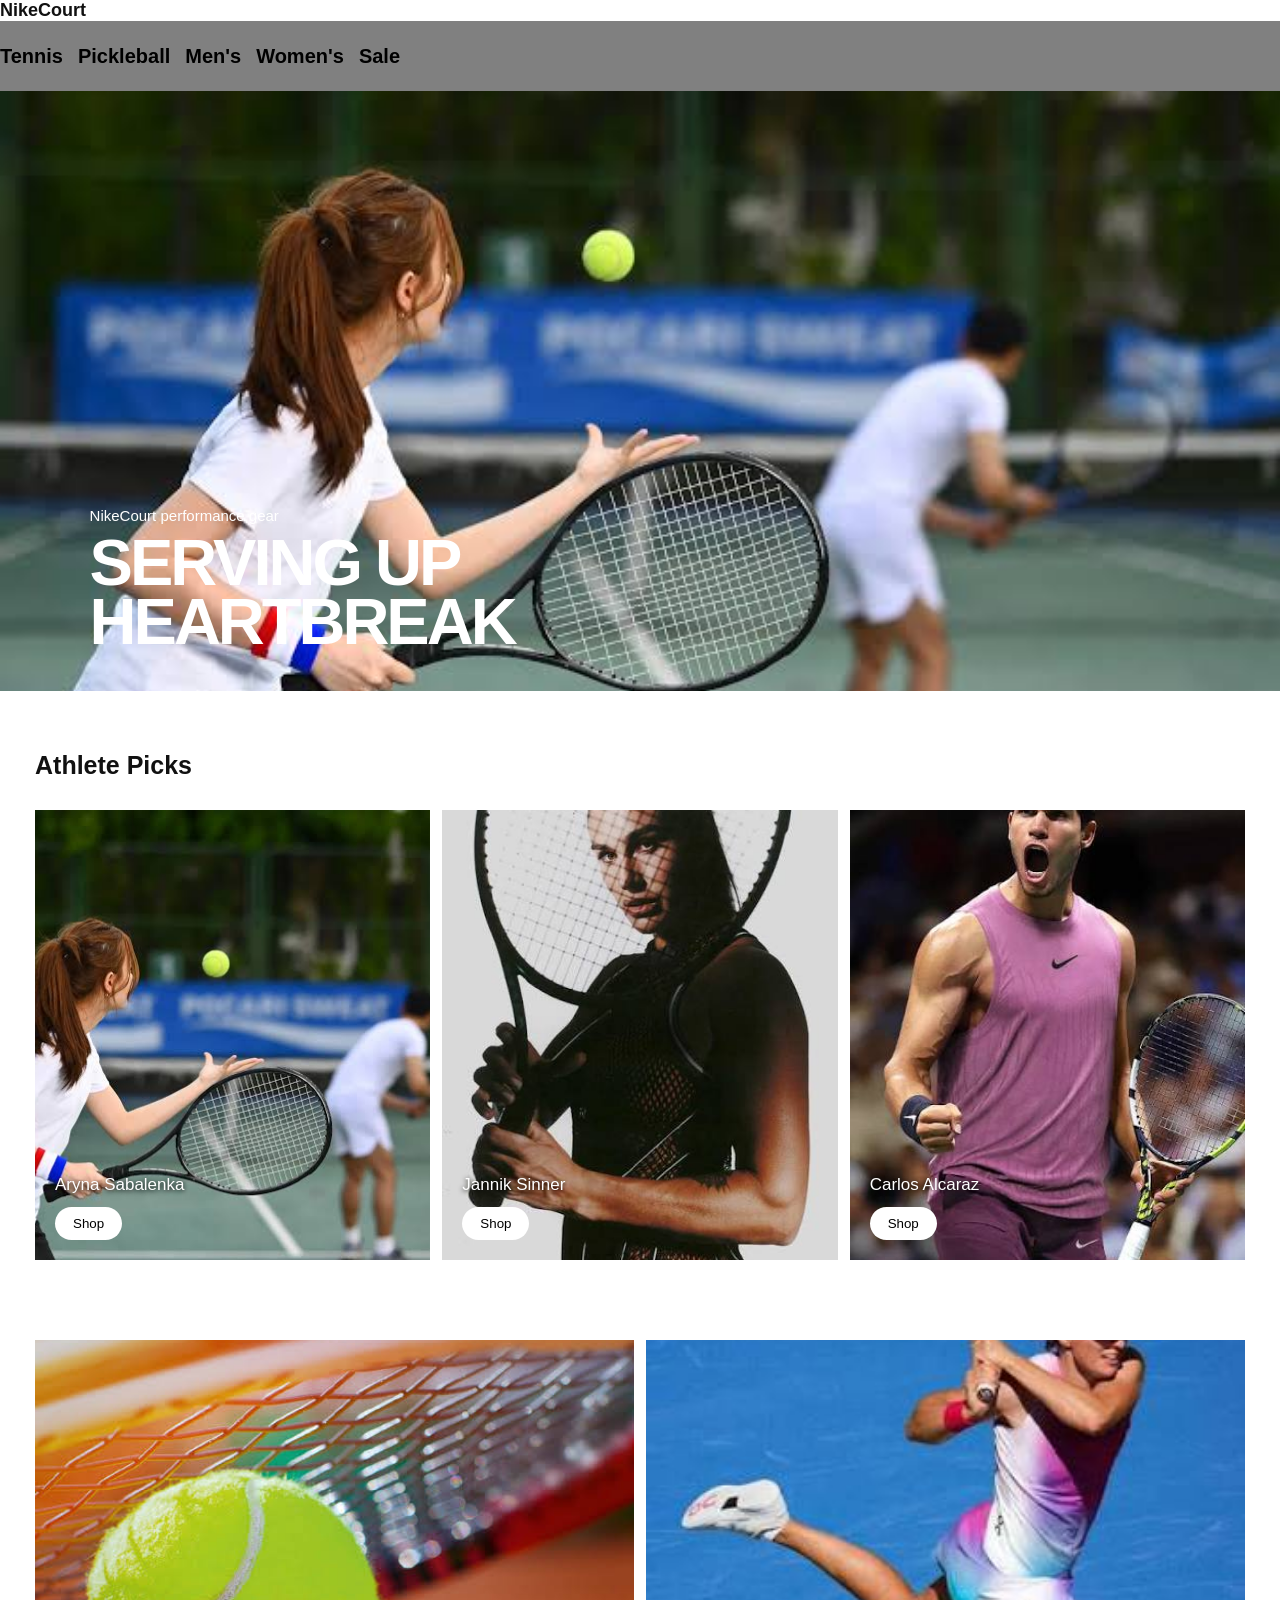
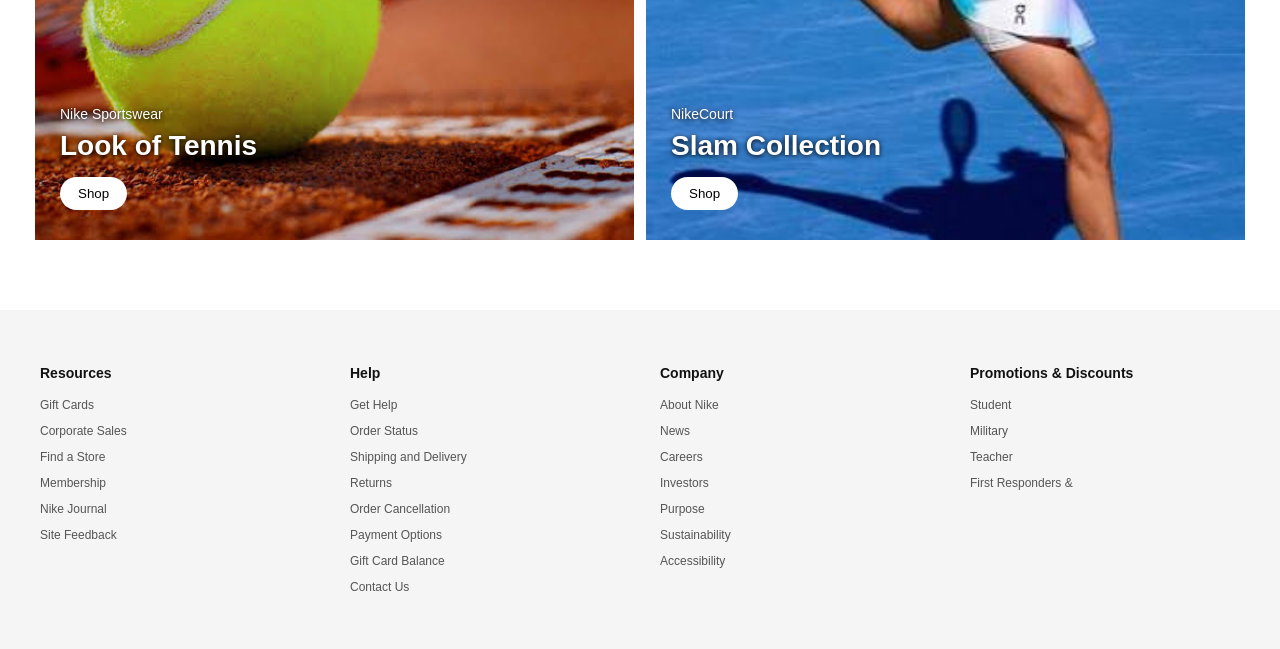
==== Tennis.html @ 9f1950f3 "update Nike tennis page" ====
<!DOCTYPE html>
<html lang="en">

<head>
    <meta charset="UTF-8">
    <meta name="viewport" content="width=device-width, initial-scale=1.0">

    <title>NikeCourt Tennis</title>

    <link rel="stylesheet" href="css/Tennis.css">
</head>

<body>

    <!-- Header -->
    <header class="header">

        <div class="logo">
            NikeCourt
        </div>

        <nav>
            <a href="#">Tennis</a>
            <a href="#">Pickleball</a>
            <a href="#">Men's</a>
            <a href="#">Women's</a>
            <a href="#">Sale</a>
        </nav>

    </header>


    <!-- Hero Section -->
    <section class="hero">

        <img src="assets/images/tennis/images (1).jpg" alt="Tennis">

        <div class="hero-text">

            <p>NikeCourt performance gear</p>

            <h1>
                SERVING UP<br>
                HEARTBREAK
            </h1>

        </div>

    </section>


    <!-- Athlete Picks -->
    <section class="athletes">

        <h2>Athlete Picks</h2>

        <div class="athlete-container">

            <div class="athlete-card">

                <img src="assets/images/tennis/images (1).jpg" alt="Aryna Sabalenka">

                <div class="athlete-text">

                    <p>Aryna Sabalenka</p>

                    <button>Shop</button>

                </div>

            </div>


            <div class="athlete-card">

                <img src="assets/images/tennis/images (2).jpg" alt="Jannik Sinner">

                <div class="athlete-text">

                    <p>Jannik Sinner</p>

                    <button>Shop</button>

                </div>

            </div>


            <div class="athlete-card">

                <img src="assets/images/tennis/images (3).jpg" alt="Carlos Alcaraz">

                <div class="athlete-text">

                    <p>Carlos Alcaraz</p>

                    <button>Shop</button>

                </div>

            </div>

        </div>

    </section>


    <!-- Collections -->
    <section class="collections">

        <div class="collection-card">

            <img src="assets/images/tennis/images (4).jpg" alt="Look of Tennis">

            <div class="collection-text">

                <p>Nike Sportswear</p>

                <h2>Look of Tennis</h2>

                <button>Shop</button>

            </div>

        </div>


        <div class="collection-card">

            <img src="assets/images/tennis/images (5).jpg" alt="Slam Collection">

            <div class="collection-text">

                <p>NikeCourt</p>

                <h2>Slam Collection</h2>

                <button>Shop</button>

            </div>

        </div>

    </section>


    <!-- Footer -->
    <footer class="footer">

        <div class="footer-column">

            <h3>Resources</h3>

            <a href="#">Gift Cards</a>
            <a href="#">Corporate Sales</a>
            <a href="#">Find a Store</a>
            <a href="#">Membership</a>
            <a href="#">Nike Journal</a>
            <a href="#">Site Feedback</a>

        </div>


        <div class="footer-column">

            <h3>Help</h3>

            <a href="#">Get Help</a>
            <a href="#">Order Status</a>
            <a href="#">Shipping and Delivery</a>
            <a href="#">Returns</a>
            <a href="#">Order Cancellation</a>
            <a href="#">Payment Options</a>
            <a href="#">Gift Card Balance</a>
            <a href="#">Contact Us</a>

        </div>


        <div class="footer-column">

            <h3>Company</h3>

            <a href="#">About Nike</a>
            <a href="#">News</a>
            <a href="#">Careers</a>
            <a href="#">Investors</a>
            <a href="#">Purpose</a>
            <a href="#">Sustainability</a>
            <a href="#">Accessibility</a>

        </div>


        <div class="footer-column">

            <h3>Promotions & Discounts</h3>

            <a href="#">Student</a>
            <a href="#">Military</a>
            <a href="#">Teacher</a>
            <a href="#">First Responders &
---- css/Tennis.css ----
*{  margin: 0;
    padding: 0;
    box-sizing: border-box;
}


body {
    font-family: Arial, sans-serif;
    color: #111;
    background-color: white;
}


/* / =========================
        /* HEADER */
/* ========================= / */ */

.header {
    height: 70px;

    display: flex;
    align-items: center;
    justify-content: space-between;

    padding: 0 40px;

    background-color: white;
}


.logo {
    font-size: 18px;
    font-weight: bold;
}


nav {
    display: flex;
   align-items: center;
   background-color: gray;
   gap: 15px;
   height: 70px;
}


nav a {
    color: #111;
    text-decoration: none;

    font-size: 20px;
    font-weight:700;
    color: black;
}


nav a:hover {
    text-decoration: underline;
}


/* / =========================
        HERO
========================= / */

.hero {
    position: relative;

    width: 100%;
    height: 600px;

    overflow: hidden;
    margin: 0;
    padding: 0;
}


.hero img {
    width: 100%;
    height: 100%;

    object-fit: cover;
}


.hero-text {
    position: absolute;

    left: 7%;
    bottom: 40px;

    color: white;
}


.hero-text p {
    font-size: 15px;
    margin-bottom: 10px;
}


.hero-text h1 {
    font-size: 65px;
    line-height: 0.9;

    font-weight: 900;

    letter-spacing: -3px;
}


/* / ========================= */
      /* ATHLETE PICKS
========================= / */

.athletes {
    padding: 60px 35px;
}


.athletes > h2 {
    font-size: 25px;
    margin-bottom: 30px;
}


.athlete-container {
    display: grid;

    grid-template-columns: repeat(3, 1fr);

    gap: 12px;
}


.athlete-card {
    position: relative;

    height: 450px;

    overflow: hidden;
}


.athlete-card img {
    width: 100%;
    height: 100%;

    object-fit: cover;

    transition: 0.4s;
}


.athlete-card:hover img {
    transform: scale(1.04);
}


.athlete-text {
    position: absolute;

    left: 20px;
    bottom: 20px;

    color: white;
}


.athlete-text p {
    font-size: 17px;

    margin-bottom: 12px;

    text-shadow: 0 1px 5px black;
}


button {
    border: none;

    background-color: white;
    color: black;

    padding: 9px 18px;

    border-radius: 20px;

    cursor: pointer;
}


button:hover {
    background-color: black;
    color: white;
}


/* / =========================
       COLLECTIONS
========================= / */

.collections {
    display: grid;

    grid-template-columns: 1fr 1fr;

    gap: 12px;

    padding: 20px 35px 70px;
}


.collection-card {
    position: relative;

    height: 500px;

    overflow: hidden;
}


.collection-card img {
    width: 100%;
    height: 100%;

    object-fit: cover;
}


.collection-text {
    position: absolute;

    left: 25px;
    bottom: 30px;

    color: white;

    text-shadow: 0 1px 5px black;
}


.collection-text p {
    font-size: 14px;
}


.collection-text h2 {
    font-size: 28px;

    margin: 8px 0 15px;
}


/* / =========================
          FOOTER
========================= / */

.footer {
    background-color: #f5f5f5;

    padding: 55px 40px;

    display: grid;

    grid-template-columns: repeat(4, 1fr);

    gap: 40px;
}


.footer-column {
    display: flex;

    flex-direction: column;

    gap: 12px;
}


.footer-column h3 {
    font-size: 14px;

    margin-bottom: 5px;
}


.footer-column a {
    text-decoration: none;

    color: #555;

    font-size: 12px;
}


.footer-column a:hover {
    color: black;
}


/* / =========================
        RESPONSIVE
========================= / */

@media (max-width: 800px) {

    .header {
        padding: 0 20px;
    }


    nav {
        gap: 15px;
    }


    nav a {
        font-size: 12px;
    }


    .hero {
        height: 450px;
    }


    .hero-text h1 {
        font-size: 45px;
    }


    .athlete-container {
        grid-template-columns: 1fr;
    }


    .collections {
        grid-template-columns: 1fr;

        padding: 20px;
    }


    .footer {
        grid-template-columns: 1fr 1fr;

        padding: 40px 20px;
    }

}



@media (max-width: 500px) {

    .header {
            height: auto;

        flex-direction: column;

        gap: 20px;

        padding: 20px;
    }


    nav {
        flex-wrap: wrap;

        justify-content: center;
    }

.hero {
        height: 400px;
    }


    .hero-text {
        left: 20px;
    }


    .hero-text h1 {
        font-size: 40px;
    }


    .footer {
        grid-template-columns: 1fr;
    }
}
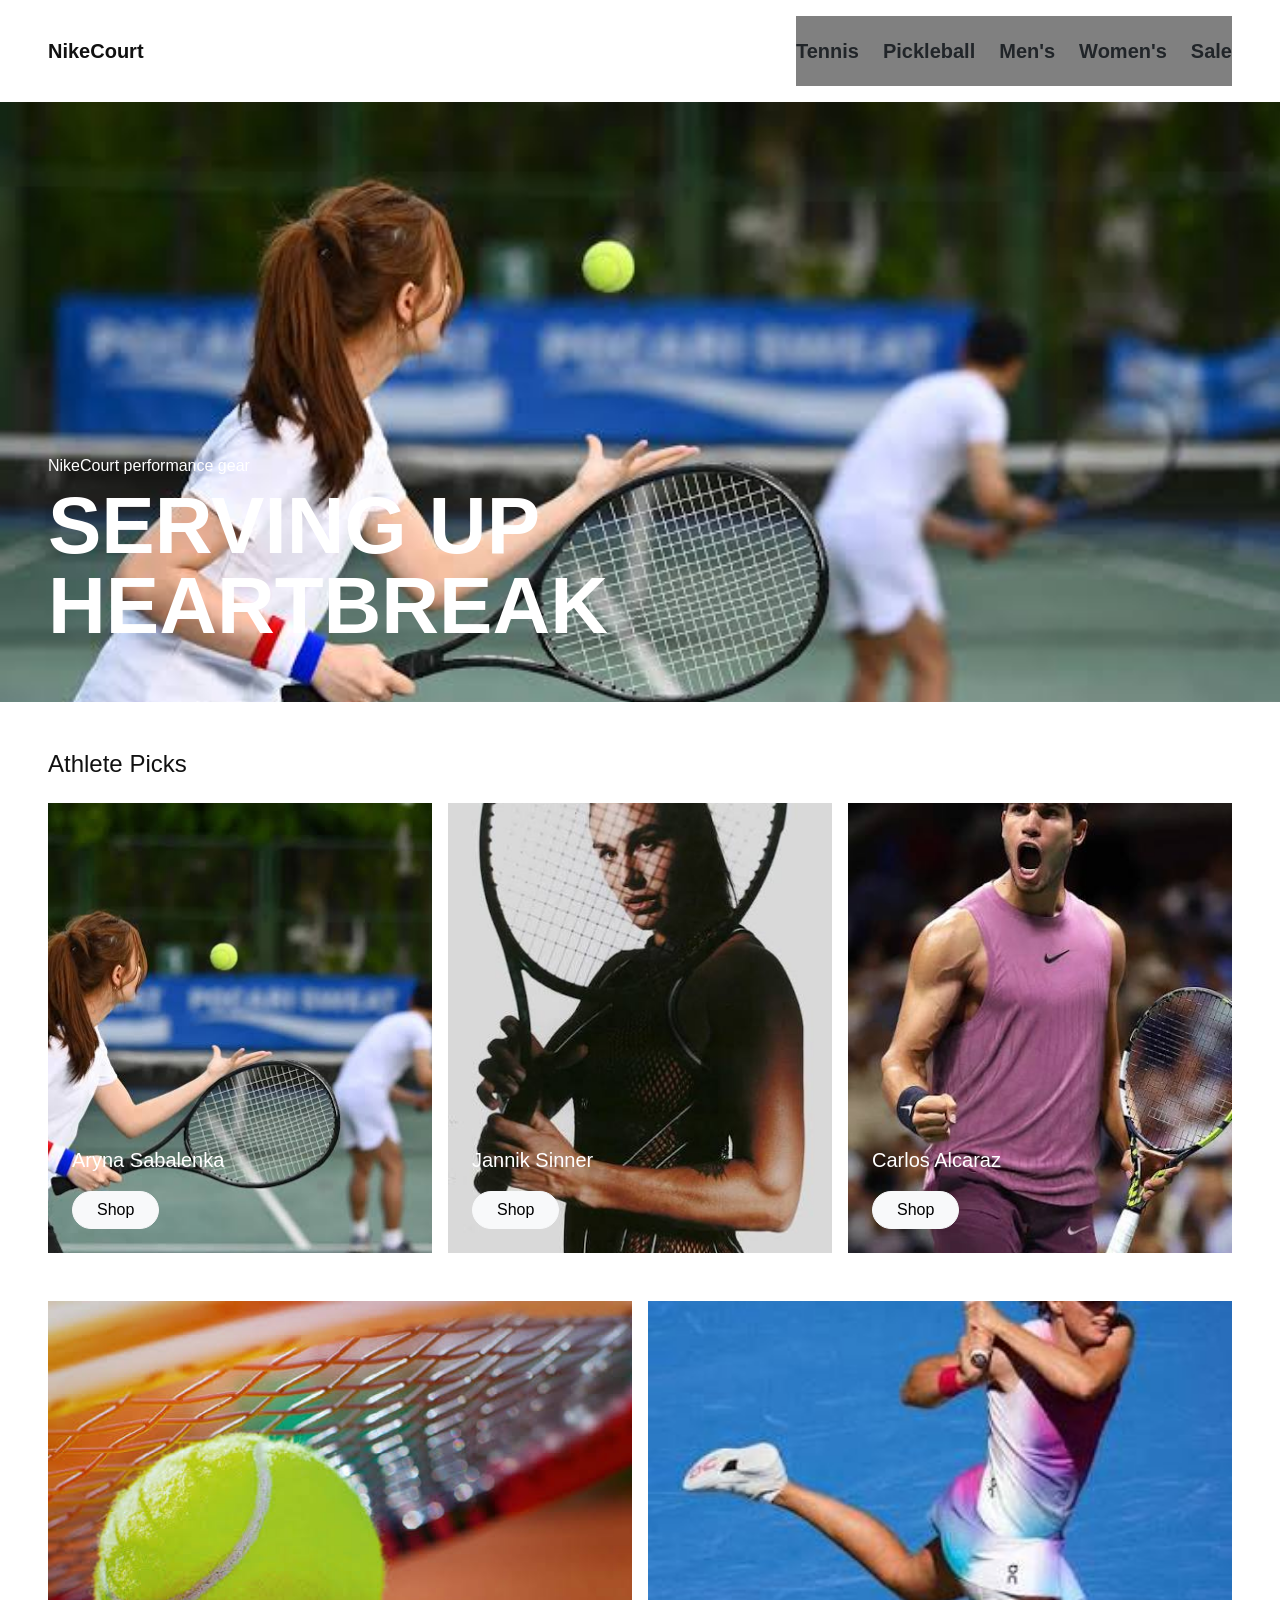
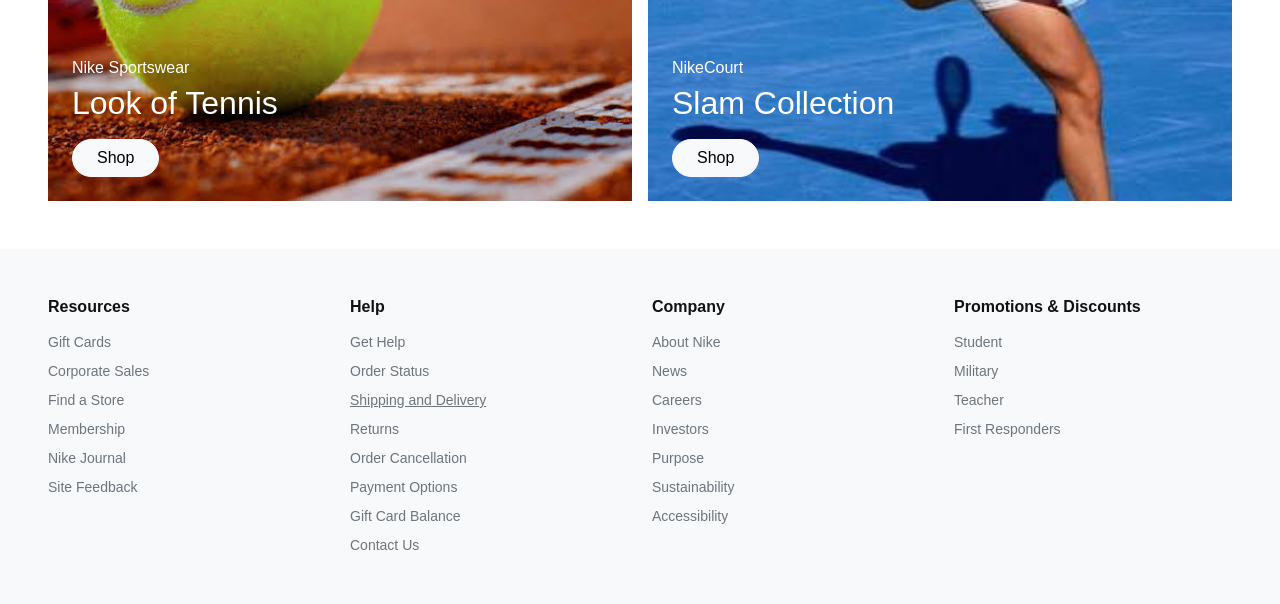
==== commit 4a9e4ede: "Update Tennis.html" ====
--- a/Tennis.html
+++ b/Tennis.html
@@ -7,39 +7,64 @@
 
     <title>NikeCourt Tennis</title>
 
+    <!-- Bootstrap 5.3.3 -->
+    <link href="https://cdn.jsdelivr.net/npm/bootstrap@5.3.3/dist/css/bootstrap.min.css" rel="stylesheet">
+
+    <!-- Your Custom CSS -->
     <link rel="stylesheet" href="css/Tennis.css">
 </head>
 
 <body>
 
     <!-- Header -->
-    <header class="header">
-
-        <div class="logo">
+    <header class="d-flex justify-content-between align-items-center px-4 px-md-5 py-3 bg-white">
+
+        <div class="fw-bold fs-5">
             NikeCourt
         </div>
 
-        <nav>
-            <a href="#">Tennis</a>
-            <a href="#">Pickleball</a>
-            <a href="#">Men's</a>
-            <a href="#">Women's</a>
-            <a href="#">Sale</a>
+        <nav class="d-flex align-items-center gap-3 gap-md-4">
+
+            <a href="#" class="text-dark text-decoration-none fw-bold">
+                Tennis
+            </a>
+
+            <a href="#" class="text-dark text-decoration-none fw-bold">
+                Pickleball
+            </a>
+
+            <a href="#" class="text-dark text-decoration-none fw-bold">
+                Men's
+            </a>
+
+            <a href="#" class="text-dark text-decoration-none fw-bold">
+                Women's
+            </a>
+
+            <a href="#" class="text-dark text-decoration-none fw-bold">
+                Sale
+            </a>
+
         </nav>
 
     </header>
 
 
     <!-- Hero Section -->
-    <section class="hero">
-
-        <img src="assets/images/tennis/images (1).jpg" alt="Tennis">
-
-        <div class="hero-text">
-
-            <p>NikeCourt performance gear</p>
-
-            <h1>
+    <section class="position-relative overflow-hidden">
+
+        <img src="assets/images/tennis/images (1).jpg"
+             alt="Tennis"
+             class="w-100"
+             style="height: 600px; object-fit: cover;">
+
+        <div class="position-absolute bottom-0 start-0 text-white p-4 p-md-5">
+
+            <p class="fs-6 mb-2">
+                NikeCourt performance gear
+            </p>
+
+            <h1 class="display-1 fw-bold lh-1">
                 SERVING UP<br>
                 HEARTBREAK
             </h1>
@@ -50,51 +75,91 @@
 
 
     <!-- Athlete Picks -->
-    <section class="athletes">
-
-        <h2>Athlete Picks</h2>
-
-        <div class="athlete-container">
-
-            <div class="athlete-card">
-
-                <img src="assets/images/tennis/images (1).jpg" alt="Aryna Sabalenka">
-
-                <div class="athlete-text">
-
-                    <p>Aryna Sabalenka</p>
-
-                    <button>Shop</button>
-
-                </div>
-
-            </div>
-
-
-            <div class="athlete-card">
-
-                <img src="assets/images/tennis/images (2).jpg" alt="Jannik Sinner">
-
-                <div class="athlete-text">
-
-                    <p>Jannik Sinner</p>
-
-                    <button>Shop</button>
-
-                </div>
-
-            </div>
-
-
-            <div class="athlete-card">
-
-                <img src="assets/images/tennis/images (3).jpg" alt="Carlos Alcaraz">
-
-                <div class="athlete-text">
-
-                    <p>Carlos Alcaraz</p>
-
-                    <button>Shop</button>
+    <section class="container-fluid px-4 px-md-5 py-5">
+
+        <h2 class="fs-4 mb-4">
+            Athlete Picks
+        </h2>
+
+        <div class="row g-3">
+
+            <!-- Aryna Sabalenka -->
+            <div class="col-12 col-md-4">
+
+                <div class="position-relative overflow-hidden">
+
+                    <img src="assets/images/tennis/images (1).jpg"
+                         alt="Aryna Sabalenka"
+                         class="w-100"
+                         style="height: 450px; object-fit: cover;">
+
+                    <div class="position-absolute bottom-0 start-0 p-4 text-white">
+
+                        <p class="fs-5 mb-3">
+                            Aryna Sabalenka
+                        </p>
+
+                        <button class="btn btn-light rounded-pill px-4">
+                            Shop
+                        </button>
+
+                    </div>
+
+                </div>
+
+            </div>
+
+
+            <!-- Jannik Sinner -->
+            <div class="col-12 col-md-4">
+
+                <div class="position-relative overflow-hidden">
+
+                    <img src="assets/images/tennis/images (2).jpg"
+                         alt="Jannik Sinner"
+                         class="w-100"
+                         style="height: 450px; object-fit: cover;">
+
+                    <div class="position-absolute bottom-0 start-0 p-4 text-white">
+
+                        <p class="fs-5 mb-3">
+                            Jannik Sinner
+                        </p>
+
+                        <button class="btn btn-light rounded-pill px-4">
+                            Shop
+                        </button>
+
+                    </div>
+
+                </div>
+
+            </div>
+
+
+            <!-- Carlos Alcaraz -->
+            <div class="col-12 col-md-4">
+
+                <div class="position-relative overflow-hidden">
+
+                    <img src="assets/images/tennis/images (3).jpg"
+                         alt="Carlos Alcaraz"
+                         class="w-100"
+                         style="height: 450px; object-fit: cover;">
+
+                    <div class="position-absolute bottom-0 start-0 p-4 text-white">
+
+                        <p class="fs-5 mb-3
+
+">
+                            Carlos Alcaraz
+                        </p>
+
+                        <button class="btn btn-light rounded-pill px-4">
+                            Shop
+                        </button>
+
+                    </div>
 
                 </div>
 
@@ -106,97 +171,243 @@
 
 
     <!-- Collections -->
-    <section class="collections">
-
-        <div class="collection-card">
-
-            <img src="assets/images/tennis/images (4).jpg" alt="Look of Tennis">
-
-            <div class="collection-text">
-
-                <p>Nike Sportswear</p>
-
-                <h2>Look of Tennis</h2>
-
-                <button>Shop</button>
+    <section class="container-fluid px-4 px-md-5 pb-5">
+
+        <div class="row g-3">
+
+            <!-- Look of Tennis -->
+            <div class="col-12 col-md-6">
+
+                <div class="position-relative overflow-hidden">
+
+                    <img src="assets/images/tennis/images (4).jpg"
+                         alt="Look of Tennis"
+                         class="w-100"
+                         style="height: 500px; object-fit: cover;">
+
+                    <div class="position-absolute bottom-0 start-0 p-4 text-white">
+
+                        <p class="mb-1">
+                            Nike Sportswear
+                        </p>
+
+                        <h2 class="fs-2 mb-3">
+                            Look of Tennis
+                        </h2>
+
+                        <button class="btn btn-light rounded-pill px-4">
+                            Shop
+                        </button>
+
+                    </div>
+
+                </div>
+
+            </div>
+
+
+            <!-- Slam Collection -->
+            <div class="col-12 col-md-6">
+
+                <div class="position-relative overflow-hidden">
+
+                    <img src="assets/images/tennis/images (5).jpg"
+                         alt="Slam Collection"
+                         class="w-100"
+                         style="height: 500px; object-fit: cover;">
+
+                    <div class="position-absolute bottom-0 start-0 p-4 text-white">
+
+                        <p class="mb-1">
+                            NikeCourt
+                        </p>
+
+                        <h2 class="fs-2 mb-3">
+                            Slam Collection
+                        </h2>
+
+                        <button class="btn btn-light rounded-pill px-4">
+                            Shop
+                        </button>
+
+                    </div>
+
+                </div>
 
             </div>
 
         </div>
 
-
-        <div class="collection-card">
-
-            <img src="assets/images/tennis/images (5).jpg" alt="Slam Collection">
-
-            <div class="collection-text">
-
-                <p>NikeCourt</p>
-
-                <h2>Slam Collection</h2>
-
-                <button>Shop</button>
+    </section>
+
+
+    <!-- Footer -->
+    <footer class="bg-light px-4 px-md-5 py-5">
+
+        <div class="row g-4">
+
+            <!-- Resources -->
+            <div class="col-12 col-sm-6 col-lg-3">
+
+                <h3 class="fs-6 fw-bold mb-3">
+                    Resources
+                </h3>
+
+                <div class="d-flex flex-column gap-2">
+
+                    <a href="#" class="text-secondary text-decoration-none small">
+                        Gift Cards
+                    </a>
+
+                    <a href="#" class="text-secondary text-decoration-none small">
+                        Corporate Sales
+                    </a>
+
+                    <a href="#" class="text-secondary text-decoration-none small">
+                        Find a Store
+                    </a>
+
+                    <a href="#" class="text-secondary text-decoration-none small">
+                        Membership
+                    </a>
+
+                    <a href="#" class="text-secondary text-decoration-none small">
+                        Nike Journal
+                    </a>
+
+                    <a href="#" class="text-secondary text-decoration-none small">
+                        Site Feedback
+                    </a>
+
+                </div>
+
+            </div>
+
+
+            <!-- Help -->
+            <div class="col-12 col-sm-6 col-lg-3">
+
+                <h3 class="fs-6 fw-bold mb-3">
+                    Help
+                </h3>
+
+                <div class="d-flex flex-column gap-2">
+
+                    <a href="#" class="text-secondary text-decoration-none small">
+                        Get Help
+                    </a>
+
+                    <a href="#" class="text-secondary text-decoration-none small">
+                        Order Status
+                    </a>
+
+                    <a href="#" class="text-secondary t
+
+ext-decoration-none small">
+                        Shipping and Delivery
+                    </a>
+
+                    <a href="#" class="text-secondary text-decoration-none small">
+                        Returns
+                    </a>
+
+                    <a href="#" class="text-secondary text-decoration-none small">
+                        Order Cancellation
+                    </a>
+
+                    <a href="#" class="text-secondary text-decoration-none small">
+                        Payment Options
+                    </a>
+
+                    <a href="#" class="text-secondary text-decoration-none small">
+                        Gift Card Balance
+                    </a>
+
+                    <a href="#" class="text-secondary text-decoration-none small">
+                        Contact Us
+                    </a>
+
+                </div>
+
+            </div>
+
+
+            <!-- Company -->
+            <div class="col-12 col-sm-6 col-lg-3">
+
+                <h3 class="fs-6 fw-bold mb-3">
+                    Company
+                </h3>
+
+                <div class="d-flex flex-column gap-2">
+
+                    <a href="#" class="text-secondary text-decoration-none small">
+                        About Nike
+                    </a>
+
+                    <a href="#" class="text-secondary text-decoration-none small">
+                        News
+                    </a>
+
+                    <a href="#" class="text-secondary text-decoration-none small">
+                        Careers
+                    </a>
+
+                    <a href="#" class="text-secondary text-decoration-none small">
+                        Investors
+                    </a>
+
+                    <a href="#" class="text-secondary text-decoration-none small">
+                        Purpose
+                    </a>
+
+                    <a href="#" class="text-secondary text-decoration-none small">
+                        Sustainability
+                    </a>
+
+                    <a href="#" class="text-secondary text-decoration-none small">
+                        Accessibility
+                    </a>
+
+                </div>
+
+            </div>
+
+
+            <!-- Promotions -->
+            <div class="col-12 col-sm-6 col-lg-3">
+
+                <h3 class="fs-6 fw-bold mb-3">
+                    Promotions & Discounts
+                </h3>
+
+                <div class="d-flex flex-column gap-2">
+
+                    <a href="#" class="text-secondary text-decoration-none small">
+                        Student
+                    </a>
+
+                    <a href="#" class="text-secondary text-decoration-none small">
+                        Military
+                    </a>
+
+                    <a href="#" class="text-secondary text-decoration-none small">
+                        Teacher
+                    </a>
+
+                    <a href="#" class="text-secondary text-decoration-none small">
+                        First Responders
+                    </a>
+
+                </div>
 
             </div>
 
         </div>
 
-    </section>
-
-
-    <!-- Footer -->
-    <footer class="footer">
-
-        <div class="footer-column">
-
-            <h3>Resources</h3>
-
-            <a href="#">Gift Cards</a>
-            <a href="#">Corporate Sales</a>
-            <a href="#">Find a Store</a>
-            <a href="#">Membership</a>
-            <a href="#">Nike Journal</a>
-            <a href="#">Site Feedback</a>
-
-        </div>
-
-
-        <div class="footer-column">
-
-            <h3>Help</h3>
-
-            <a href="#">Get Help</a>
-            <a href="#">Order Status</a>
-            <a href="#">Shipping and Delivery</a>
-            <a href="#">Returns</a>
-            <a href="#">Order Cancellation</a>
-            <a href="#">Payment Options</a>
-            <a href="#">Gift Card Balance</a>
-            <a href="#">Contact Us</a>
-
-        </div>
-
-
-        <div class="footer-column">
-
-            <h3>Company</h3>
-
-            <a href="#">About Nike</a>
-            <a href="#">News</a>
-            <a href="#">Careers</a>
-            <a href="#">Investors</a>
-            <a href="#">Purpose</a>
-            <a href="#">Sustainability</a>
-            <a href="#">Accessibility</a>
-
-        </div>
-
-
-        <div class="footer-column">
-
-            <h3>Promotions & Discounts</h3>
-
-            <a href="#">Student</a>
-            <a href="#">Military</a>
-            <a href="#">Teacher</a>
-            <a href="#">First Responders &+    </footer>
+
+
+</body>
+
+</html
